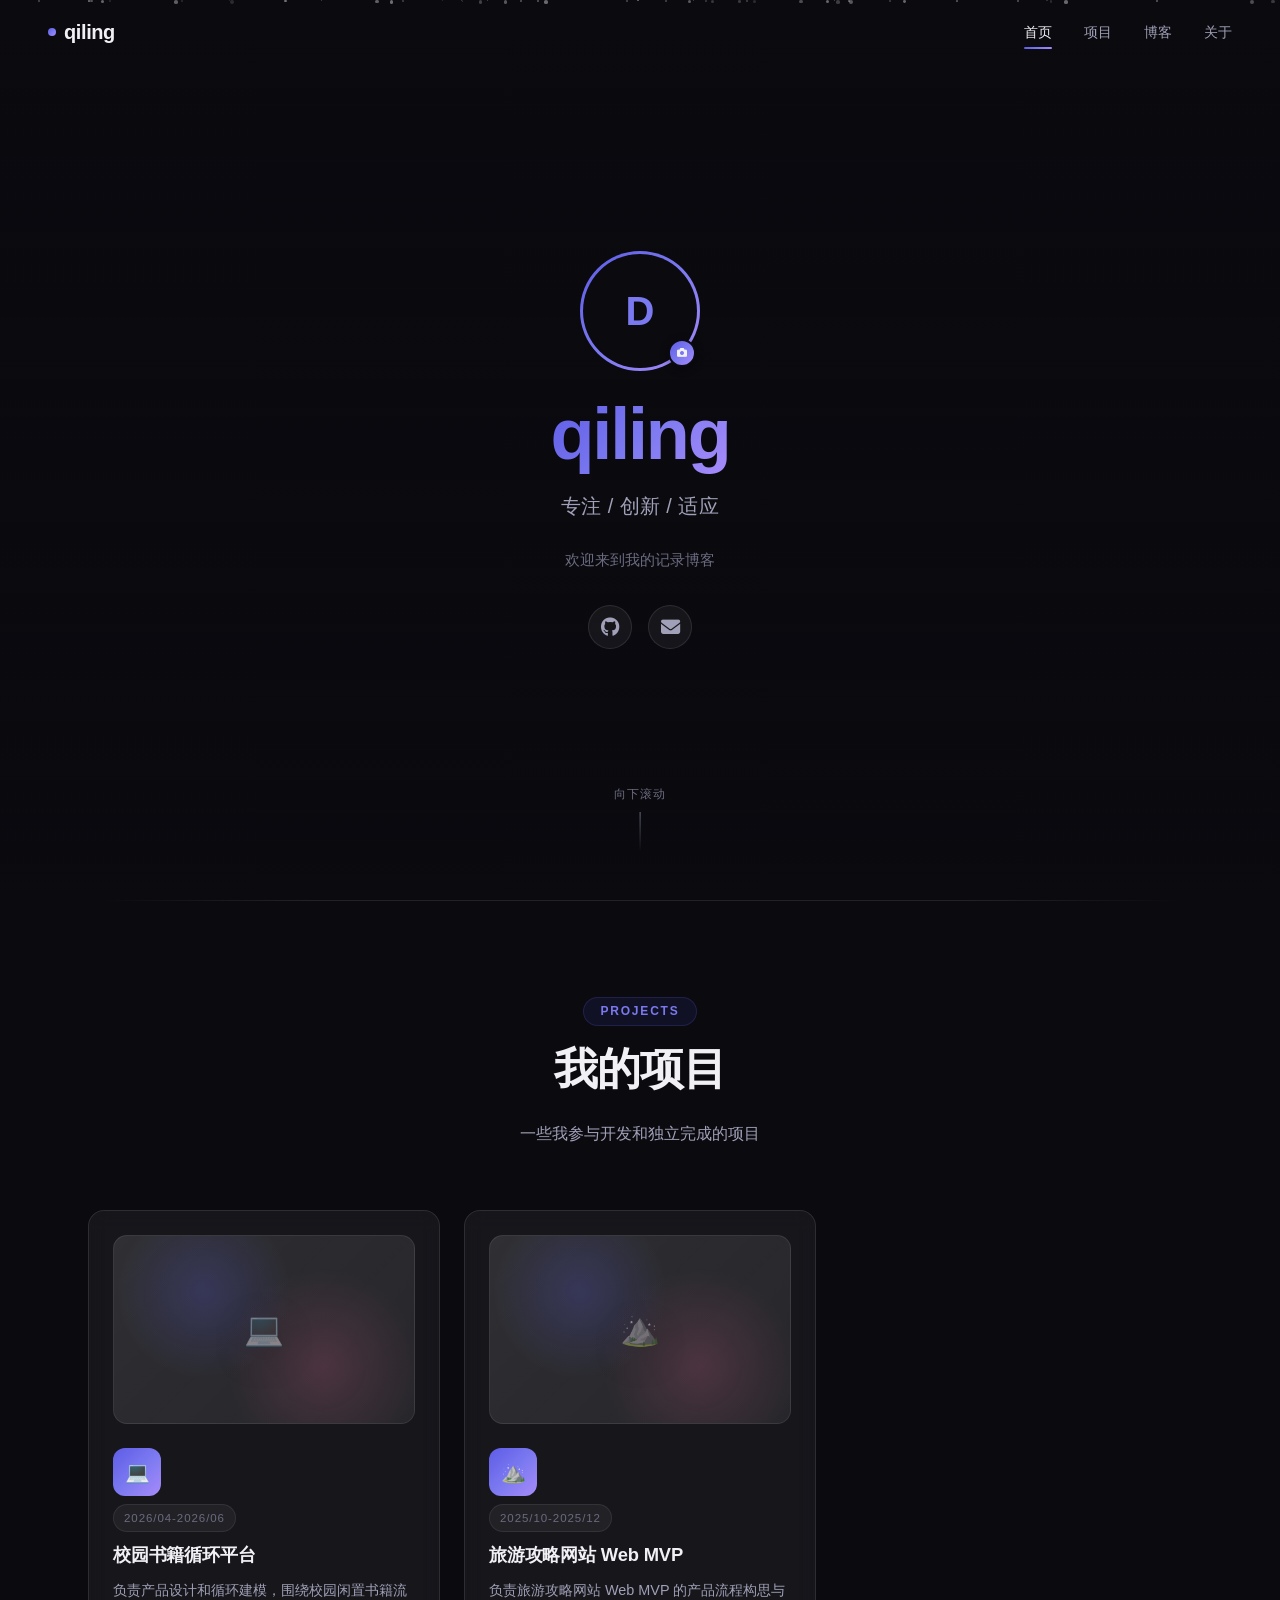
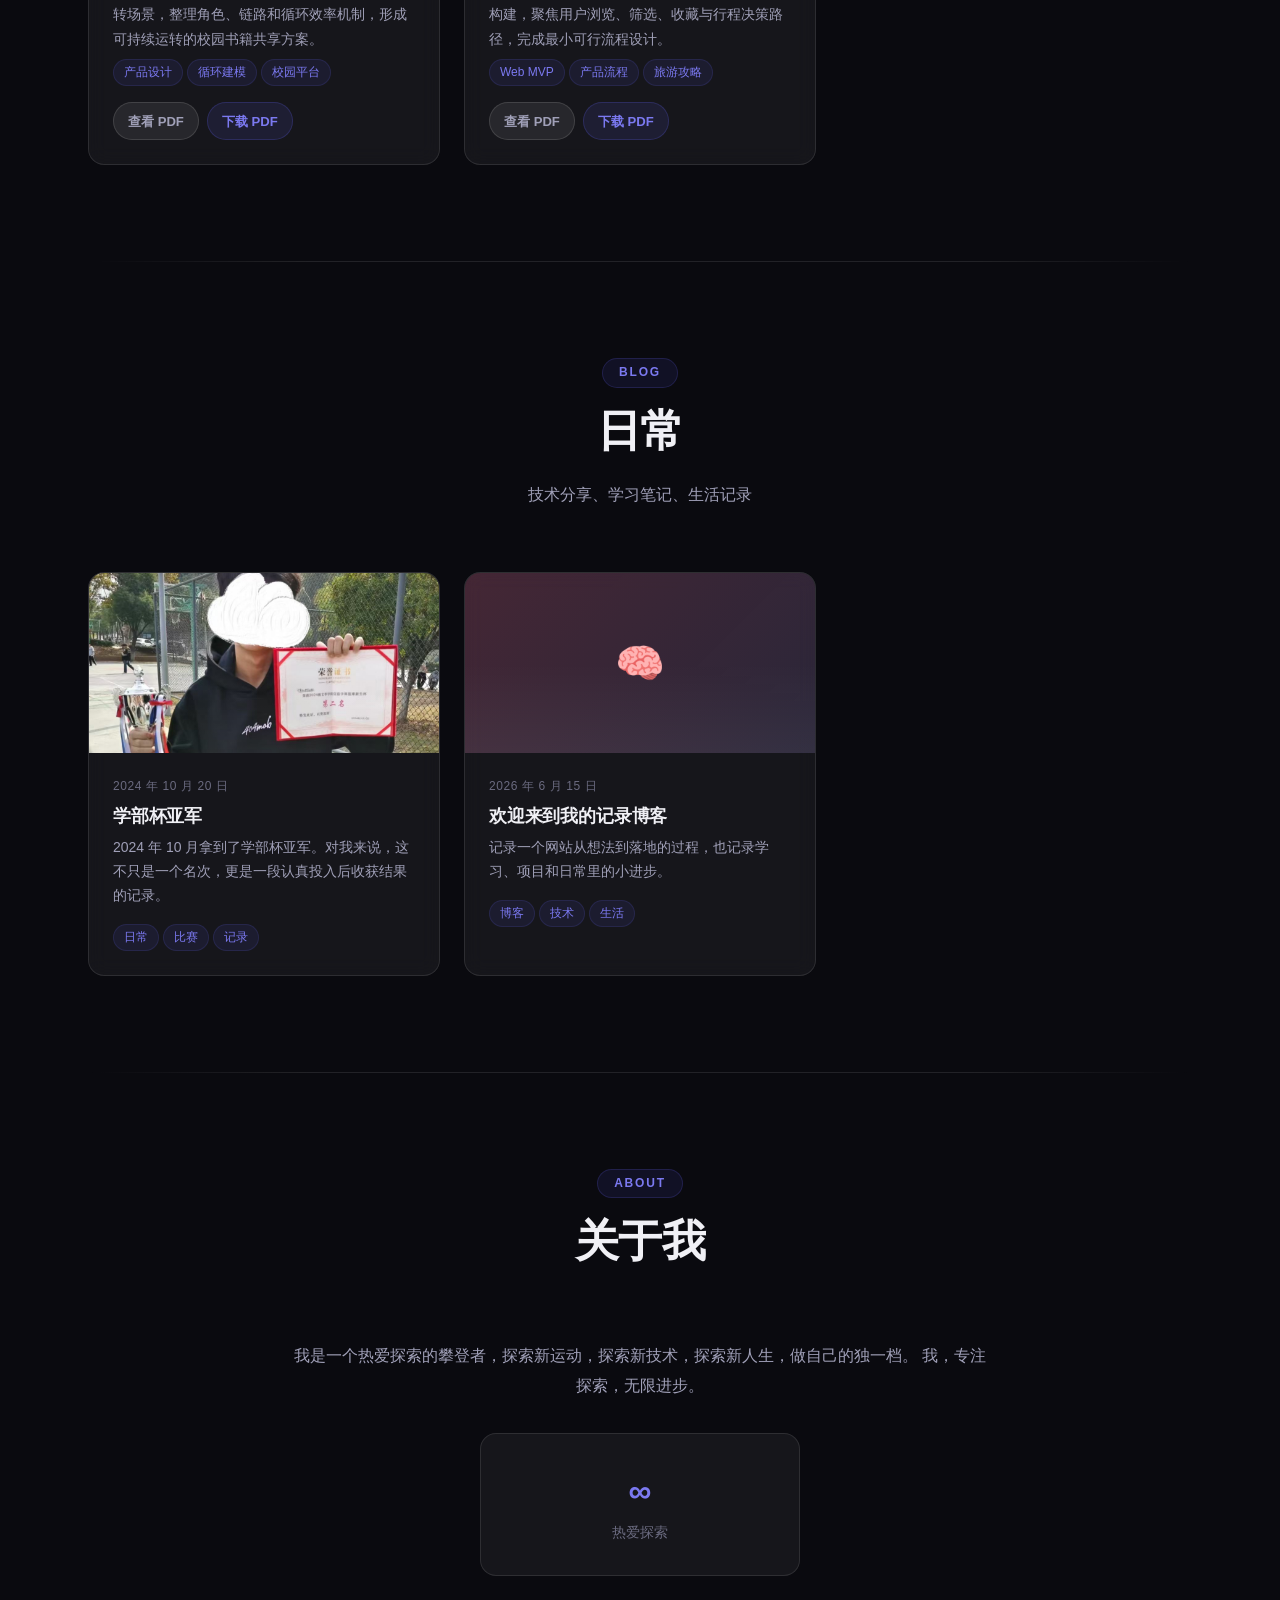
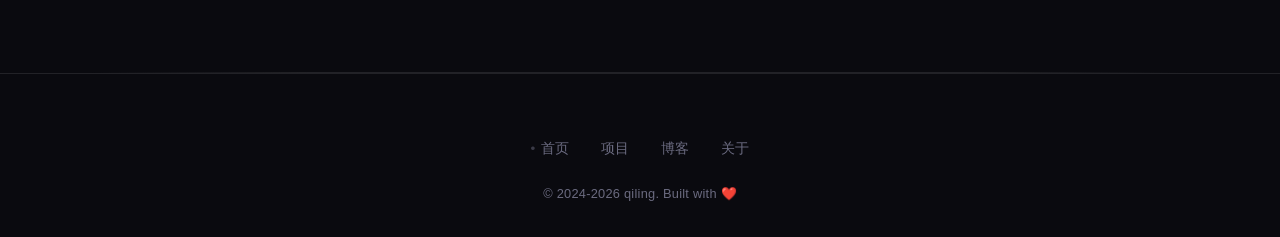
==== index.html @ 38ee1b3d "Add files via upload" ====
﻿<!DOCTYPE html>
<html lang="zh-CN">
<head>
  <meta charset="UTF-8">
  <meta name="viewport" content="width=device-width, initial-scale=1.0">
  <meta name="description" content="qiling - 个人博客，分享项目、技术与生活">
  <meta name="theme-color" content="#0a0a0f">
  
  <!-- Preconnect for performance -->
  <link rel="preconnect" href="https://images.unsplash.com">
  
  <!-- Font Awesome Icons -->
  <link rel="stylesheet" href="https://cdnjs.cloudflare.com/ajax/libs/font-awesome/6.5.1/css/all.min.css">
  
  <!-- Styles -->
  <link rel="stylesheet" href="css/style.css">
  
  <title>qiling - Personal Site</title>
</head>
<body>

  <!-- Loading Screen -->
  <div class="loading-screen">
    <div class="loading-logo">D</div>
    <div class="loading-text">Loading...</div>
  </div>

  <!-- Snow Mountain Background -->
  <div class="hero-bg">
    <div class="layer layer-1"></div>
    <div class="layer layer-2"></div>
    <div class="layer layer-3"></div>
  </div>
  <div class="hero-overlay"></div>
  <div class="snow-particles"></div>

  <!-- Navigation -->
  <nav class="nav">
    <div class="nav-inner">
      <a href="#" class="nav-logo">
        <span class="nav-logo-dot"></span>
        qiling
      </a>
      <div class="nav-links">
        <a class="nav-link active" data-target="hero">首页</a>
        <a class="nav-link" data-target="projects">项目</a>
        <a class="nav-link" data-target="blog">博客</a>
        <a class="nav-link" data-target="about">关于</a>
      </div>
      <button class="nav-toggle" aria-label="菜单">
        <span></span>
        <span></span>
        <span></span>
      </button>
    </div>
  </nav>

  <!-- Hero Section -->
  <section id="hero" class="hero">
    <div class="hero-content">
      <!-- Avatar -->
      <div class="hero-avatar" id="hero-avatar">
        <div class="hero-avatar-inner" id="hero-avatar-inner">D</div>
        <div class="hero-avatar-badge">
          <i class="fas fa-camera" style="font-size:0.6rem;"></i>
        </div>
        <input type="file" id="avatar-upload" accept="image/*" style="display:none">
      </div>

      <!-- Name & Titles -->
      <h1 class="hero-title" id="hero-name">qiling</h1>
      <p class="hero-subtitle" id="hero-subtitle">专注 / 创新 / 适应</p>
      <p class="hero-bio" id="hero-bio">
        欢迎来到我的记录博客
      </p>

      <!-- Social Links -->
      <div class="hero-social" id="hero-social">
        <a href="https://github.com/" target="_blank" rel="noopener" aria-label="GitHub">
          <i class="fab fa-github"></i>
        </a>
        <a href="mailto:11433282920@qq.com" aria-label="Email">
          <i class="fas fa-envelope"></i>
        </a>
      </div>
    </div>

    <div class="scroll-indicator">
      <span>向下滚动</span>
      <div class="scroll-indicator-line"></div>
    </div>
  </section>

  <!-- Section Divider -->
  <div class="section-divider">
    <div class="section-divider-line"></div>
  </div>

  <!-- Projects Section -->
  <section id="projects" class="section">
    <div class="section-header animate-on-scroll">
      <div class="section-label">Projects</div>
      <h2 class="section-title">我的项目</h2>
      <p class="section-desc">一些我参与开发和独立完成的项目</p>
    </div>
    <div id="projects-grid" class="projects-grid"></div>
  </section>

  <!-- Section Divider -->
  <div class="section-divider">
    <div class="section-divider-line"></div>
  </div>

  <!-- Blog Section -->
  <section id="blog" class="section">
    <div class="section-header animate-on-scroll">
      <div class="section-label">Blog</div>
      <h2 class="section-title">日常</h2>
      <p class="section-desc">技术分享、学习笔记、生活记录</p>
    </div>
    <div id="blog-grid" class="blog-grid"></div>
  </section>

  <!-- Section Divider -->
  <div class="section-divider">
    <div class="section-divider-line"></div>
  </div>

  <!-- About Section -->
  <section id="about" class="section">
    <div class="section-header animate-on-scroll">
      <div class="section-label">About</div>
      <h2 class="section-title">关于我</h2>
    </div>
    <div class="about-content animate-on-scroll">
      <p class="about-text" id="hero-bio-about">
        我是一个热爱探索的攀登者，探索新运动，探索新技术，探索新人生，做自己的独一档。
        我，专注探索，无限进步。
      </p>
      <div class="about-stats">
        <div class="about-stat">
          <div class="about-stat-number">∞</div>
          <div class="about-stat-label">热爱探索</div>
        </div>
      </div>
    </div>
  </section>

  <!-- Section Divider -->
  <div class="section-divider">
    <div class="section-divider-line"></div>
  </div>

  <!-- Footer -->
  <footer class="footer">
    <div class="footer-inner">
      <div class="footer-links">
        <a href="#" data-target="hero">首页</a>
        <a href="#" data-target="projects">项目</a>
        <a href="#" data-target="blog">博客</a>
        <a href="#" data-target="about">关于</a>
      </div>
      <div class="footer-copyright">
        &copy; 2024-2026 qiling. Built with ❤️
      </div>
    </div>
  </footer>

  <!-- Blog Post Modal -->
  <div id="blog-modal" class="blog-modal">
    <div class="blog-modal-overlay"></div>
    <div class="blog-modal-content">
      <button class="blog-modal-close" aria-label="关闭">
        <i class="fas fa-times"></i>
      </button>
      <h2 id="modal-title"></h2>
      <div id="modal-tags" class="project-tags" style="margin-bottom:var(--space-sm);"></div>
      <div class="blog-card-date" id="modal-date"></div>
      <div id="modal-body" class="blog-modal-body"></div>
    </div>
  </div>

  <!-- Back to Top -->
  <button class="back-to-top" aria-label="回到顶部">
    <i class="fas fa-arrow-up"></i>
  </button>

  <script src="js/site-content.js"></script>

  <!-- Scripts -->
  <script src="js/main.js"></script>
</body>
</html>
---- css/style.css ----
﻿/* ============================================
   Deom UI - Apple-Style Personal Blog
   Design System & Styles
   ============================================ */

/* --- CSS Variables / Design Tokens --- */
:root {
  /* Colors */
  --primary: #5e5ce6;
  --primary-light: #7b79f0;
  --primary-dark: #4a48c4;
  --accent: #ff6b9d;
  --accent-light: #ff8db3;
  --gradient-primary: linear-gradient(135deg, #5e5ce6 0%, #7b79f0 50%, #a78bfa 100%);
  --gradient-accent: linear-gradient(135deg, #ff6b9d 0%, #ff8db3 50%, #ffb3c8 100%);
  --gradient-hero: linear-gradient(135deg, rgba(94, 92, 230, 0.3), rgba(167, 139, 250, 0.2), rgba(255, 107, 157, 0.15));
  --gradient-card: linear-gradient(135deg, rgba(255,255,255,0.08), rgba(255,255,255,0.02));
  
  /* Neutral */
  --bg-primary: #0a0a0f;
  --bg-secondary: #12121a;
  --bg-card: rgba(255, 255, 255, 0.05);
  --bg-glass: rgba(255, 255, 255, 0.08);
  --text-primary: #f0f0f5;
  --text-secondary: #a0a0b8;
  --text-tertiary: #6b6b80;
  --border-color: rgba(255, 255, 255, 0.1);
  --border-glass: rgba(255, 255, 255, 0.15);
  --shadow-sm: 0 2px 8px rgba(0, 0, 0, 0.3);
  --shadow-md: 0 8px 32px rgba(0, 0, 0, 0.4);
  --shadow-lg: 0 16px 64px rgba(0, 0, 0, 0.5);
  --shadow-glow: 0 0 40px rgba(94, 92, 230, 0.15);
  
  /* Typography */
  --font-sans: -apple-system, 'Helvetica Neue', 'SF Pro Display', 'SF Pro Text', 'Segoe UI', Roboto, Arial, sans-serif;
  --font-mono: 'SF Mono', 'Fira Code', 'Cascadia Code', monospace;
  
  /* Spacing */
  --space-xs: 4px;
  --space-sm: 8px;
  --space-md: 16px;
  --space-lg: 24px;
  --space-xl: 32px;
  --space-2xl: 48px;
  --space-3xl: 64px;
  --space-4xl: 96px;
  
  /* Radius */
  --radius-sm: 8px;
  --radius-md: 12px;
  --radius-lg: 16px;
  --radius-xl: 20px;
  --radius-full: 9999px;
  
  /* Transitions */
  --transition-fast: 0.2s cubic-bezier(0.4, 0, 0.2, 1);
  --transition-normal: 0.3s cubic-bezier(0.4, 0, 0.2, 1);
  --transition-slow: 0.5s cubic-bezier(0.4, 0, 0.2, 1);
  --transition-bounce: 0.5s cubic-bezier(0.34, 1.56, 0.64, 1);
}

/* --- Reset & Base --- */
*, *::before, *::after {
  margin: 0;
  padding: 0;
  box-sizing: border-box;
}

html {
  scroll-behavior: smooth;
  font-size: 16px;
  -webkit-font-smoothing: antialiased;
  -moz-osx-font-smoothing: grayscale;
}

body {
  font-family: var(--font-sans);
  background: var(--bg-primary);
  color: var(--text-primary);
  line-height: 1.6;
  overflow-x: hidden;
}

a {
  color: inherit;
  text-decoration: none;
}

img {
  max-width: 100%;
  display: block;
}

ul { list-style: none; }

/* --- Scrollbar --- */
::-webkit-scrollbar { width: 6px; }
::-webkit-scrollbar-track { background: transparent; }
::-webkit-scrollbar-thumb { background: rgba(255,255,255,0.15); border-radius: 3px; }
::-webkit-scrollbar-thumb:hover { background: rgba(255,255,255,0.25); }

/* --- Snow Mountain Hero Background --- */
.hero-bg {
  position: fixed;
  top: 0;
  left: 0;
  width: 100%;
  height: 100vh;
  z-index: -2;
  overflow: hidden;
}

.hero-bg .layer {
  position: absolute;
  inset: 0;
  background-size: cover;
  background-position: center;
  background-repeat: no-repeat;
  transition: opacity 1.5s ease;
}

.hero-bg .layer-1 {
  background-image: url('https://images.unsplash.com/photo-1506905925346-21bda4d32df4?w=1920&q=85');
  opacity: 1;
}

.hero-bg .layer-2 {
  background-image: url('https://images.unsplash.com/photo-1454496522488-7a8e488e8606?w=1920&q=85');
  opacity: 0;
}

.hero-bg .layer-3 {
  background-image: url('https://images.unsplash.com/photo-1464822759023-fed622ff2c3b?w=1920&q=85');
  opacity: 0;
}

.hero-overlay {
  position: fixed;
  top: 0;
  left: 0;
  width: 100%;
  height: 100vh;
  z-index: -1;
  background: 
    linear-gradient(180deg, 
      rgba(10, 10, 15, 0.6) 0%, 
      rgba(10, 10, 15, 0.45) 40%, 
      rgba(10, 10, 15, 0.7) 70%, 
      var(--bg-primary) 100%);
  pointer-events: none;
}

/* Mountain ambient particles */
.snow-particles {
  position: fixed;
  top: 0;
  left: 0;
  width: 100%;
  height: 100%;
  z-index: 0;
  pointer-events: none;
  overflow: hidden;
}

.snow-particle {
  position: absolute;
  width: 3px;
  height: 3px;
  background: rgba(255, 255, 255, 0.6);
  border-radius: 50%;
  animation: snowfall linear infinite;
  opacity: 0;
}

@keyframes snowfall {
  0% { transform: translateY(-10vh) translateX(0); opacity: 0; }
  10% { opacity: 1; }
  90% { opacity: 0.6; }
  100% { transform: translateY(110vh) translateX(50px); opacity: 0; }
}

/* --- Navigation --- */
.nav {
  position: fixed;
  top: 0;
  left: 0;
  width: 100%;
  z-index: 100;
  padding: var(--space-md) var(--space-2xl);
  transition: var(--transition-normal);
}

.nav.scrolled {
  background: rgba(10, 10, 15, 0.8);
  backdrop-filter: blur(20px) saturate(1.5);
  -webkit-backdrop-filter: blur(20px) saturate(1.5);
  border-bottom: 1px solid var(--border-glass);
  padding: var(--space-sm) var(--space-2xl);
}

.nav-inner {
  max-width: 1200px;
  margin: 0 auto;
  display: flex;
  align-items: center;
  justify-content: space-between;
}

.nav-logo {
  display: flex;
  align-items: center;
  gap: var(--space-sm);
  font-size: 1.25rem;
  font-weight: 700;
  letter-spacing: -0.02em;
}

.nav-logo-dot {
  width: 8px;
  height: 8px;
  border-radius: 50%;
  background: var(--gradient-primary);
  animation: pulse-dot 2s ease-in-out infinite;
}

@keyframes pulse-dot {
  0%, 100% { opacity: 1; transform: scale(1); }
  50% { opacity: 0.7; transform: scale(1.3); }
}

.nav-links {
  display: flex;
  align-items: center;
  gap: var(--space-xl);
}

.nav-link {
  font-size: 0.875rem;
  font-weight: 500;
  color: var(--text-secondary);
  transition: var(--transition-fast);
  position: relative;
  padding: var(--space-xs) 0;
  cursor: pointer;
}

.nav-link::after {
  content: '';
  position: absolute;
  bottom: -2px;
  left: 0;
  width: 0;
  height: 2px;
  background: var(--gradient-primary);
  border-radius: 1px;
  transition: var(--transition-normal);
}

.nav-link:hover {
  color: var(--text-primary);
}

.nav-link:hover::after,
.nav-link.active::after {
  width: 100%;
}

.nav-link.active {
  color: var(--text-primary);
}

/* Mobile Nav Toggle */
.nav-toggle {
  display: none;
  flex-direction: column;
  gap: 5px;
  cursor: pointer;
  padding: var(--space-sm);
  background: none;
  border: none;
}

.nav-toggle span {
  width: 24px;
  height: 2px;
  background: var(--text-primary);
  border-radius: 2px;
  transition: var(--transition-normal);
}

.nav-toggle.active span:nth-child(1) {
  transform: rotate(45deg) translate(5px, 5px);
}

.nav-toggle.active span:nth-child(2) {
  opacity: 0;
}

.nav-toggle.active span:nth-child(3) {
  transform: rotate(-45deg) translate(5px, -5px);
}

/* --- Hero Section --- */
.hero {
  position: relative;
  min-height: 100vh;
  display: flex;
  align-items: center;
  justify-content: center;
  padding: var(--space-4xl) var(--space-2xl);
  z-index: 1;
}

.hero-content {
  text-align: center;
  max-width: 700px;
}

.hero-avatar {
  width: 120px;
  height: 120px;
  border-radius: 50%;
  margin: 0 auto var(--space-lg);
  background: var(--gradient-primary);
  padding: 3px;
  position: relative;
  animation: avatar-float 6s ease-in-out infinite;
  cursor: pointer;
  transition: var(--transition-normal);
}

.hero-avatar:hover {
  transform: scale(1.05);
  box-shadow: 0 0 40px rgba(94, 92, 230, 0.4);
}

.hero-avatar-inner {
  width: 100%;
  height: 100%;
  border-radius: 50%;
  background: var(--bg-primary);
  display: flex;
  align-items: center;
  justify-content: center;
  font-size: 2.5rem;
  font-weight: 700;
  color: var(--primary-light);
  overflow: hidden;
}

.hero-avatar-inner img {
  width: 100%;
  height: 100%;
  object-fit: cover;
}

.hero-avatar-badge {
  position: absolute;
  bottom: 4px;
  right: 4px;
  width: 28px;
  height: 28px;
  background: var(--gradient-primary);
  border-radius: 50%;
  display: flex;
  align-items: center;
  justify-content: center;
  font-size: 0.75rem;
  border: 2px solid var(--bg-primary);
  box-shadow: var(--shadow-sm);
}

@keyframes avatar-float {
  0%, 100% { transform: translateY(0); }
  50% { transform: translateY(-8px); }
}

.hero-title {
  font-size: clamp(2.5rem, 6vw, 4.5rem);
  font-weight: 800;
  letter-spacing: -0.03em;
  line-height: 1.1;
  margin-bottom: var(--space-md);
  background: var(--gradient-primary);
  -webkit-background-clip: text;
  -webkit-text-fill-color: transparent;
  background-clip: text;
  animation: title-reveal 1s ease-out;
}

@keyframes title-reveal {
  from { opacity: 0; transform: translateY(20px); }
  to { opacity: 1; transform: translateY(0); }
}

.hero-subtitle {
  font-size: clamp(1rem, 2vw, 1.25rem);
  color: var(--text-secondary);
  margin-bottom: var(--space-lg);
  font-weight: 400;
  letter-spacing: 0.02em;
  animation: subtitle-reveal 1s ease-out 0.2s both;
}

@keyframes subtitle-reveal {
  from { opacity: 0; transform: translateY(15px); }
  to { opacity: 1; transform: translateY(0); }
}

.hero-bio {
  font-size: 0.95rem;
  color: var(--text-tertiary);
  max-width: 500px;
  margin: 0 auto var(--space-xl);
  line-height: 1.8;
  animation: subtitle-reveal 1s ease-out 0.4s both;
}

.hero-social {
  display: flex;
  justify-content: center;
  gap: var(--space-md);
  animation: subtitle-reveal 1s ease-out 0.6s both;
}

.hero-social a {
  width: 44px;
  height: 44px;
  border-radius: 50%;
  background: var(--bg-card);
  border: 1px solid var(--border-color);
  display: flex;
  align-items: center;
  justify-content: center;
  color: var(--text-secondary);
  transition: var(--transition-normal);
  font-size: 1.2rem;
}

.hero-social a:hover {
  background: var(--gradient-primary);
  color: white;
  border-color: transparent;
  transform: translateY(-3px);
  box-shadow: 0 8px 24px rgba(94, 92, 230, 0.3);
}

/* Scroll indicator */
.scroll-indicator {
  position: absolute;
  bottom: var(--space-2xl);
  left: 50%;
  transform: translateX(-50%);
  display: flex;
  flex-direction: column;
  align-items: center;
  gap: var(--space-sm);
  color: var(--text-tertiary);
  font-size: 0.75rem;
  letter-spacing: 0.1em;
  text-transform: uppercase;
  animation: bounce 2s ease-in-out infinite;
}

.scroll-indicator-line {
  width: 1px;
  height: 40px;
  background: linear-gradient(180deg, var(--text-tertiary), transparent);
}

@keyframes bounce {
  0%, 100% { transform: translateX(-50%) translateY(0); }
  50% { transform: translateX(-50%) translateY(8px); }
}

/* --- Sections Shared --- */
.section {
  position: relative;
  z-index: 1;
  padding: var(--space-4xl) var(--space-2xl);
  max-width: 1200px;
  margin: 0 auto;
}

.empty-state {
  padding: var(--space-xl);
  border-radius: var(--radius-lg);
  text-align: center;
  color: var(--text-tertiary);
  background: rgba(255, 255, 255, 0.04);
  border: 1px dashed rgba(255, 255, 255, 0.12);
  backdrop-filter: blur(10px);
}

.section-header {
  text-align: center;
  margin-bottom: var(--space-3xl);
}

.section-label {
  display: inline-block;
  font-size: 0.75rem;
  font-weight: 600;
  letter-spacing: 0.15em;
  text-transform: uppercase;
  color: var(--primary-light);
  margin-bottom: var(--space-sm);
  padding: var(--space-xs) var(--space-md);
  border-radius: var(--radius-full);
  background: rgba(94, 92, 230, 0.1);
  border: 1px solid rgba(94, 92, 230, 0.2);
}

.section-title {
  font-size: clamp(1.75rem, 4vw, 2.75rem);
  font-weight: 700;
  letter-spacing: -0.02em;
  margin-bottom: var(--space-md);
  color: var(--text-primary);
}

.section-desc {
  font-size: 1rem;
  color: var(--text-secondary);
  max-width: 600px;
  margin: 0 auto;
}

/* --- Projects Grid --- */
.projects-grid {
  display: grid;
  grid-template-columns: repeat(auto-fill, minmax(320px, 1fr));
  gap: var(--space-lg);
}

.project-card {
  background: var(--bg-card);
  border: 1px solid var(--border-color);
  border-radius: var(--radius-lg);
  padding: var(--space-lg);
  transition: var(--transition-normal);
  position: relative;
  overflow: hidden;
  backdrop-filter: blur(10px);
}

.project-card-image {
  width: 100%;
  aspect-ratio: 16 / 10;
  border-radius: 14px;
  overflow: hidden;
  margin-bottom: var(--space-lg);
  background:
    linear-gradient(135deg, rgba(255,255,255,0.08), rgba(255,255,255,0.03)),
    rgba(255,255,255,0.04);
  border: 1px solid rgba(255,255,255,0.08);
  position: relative;
}

.project-card-image img {
  width: 100%;
  height: 100%;
  object-fit: cover;
  object-position: center;
  display: block;
}

.project-card-image.is-placeholder {
  display: flex;
  align-items: center;
  justify-content: center;
}

.project-card-placeholder {
  width: 100%;
  height: 100%;
  display: flex;
  align-items: center;
  justify-content: center;
  color: rgba(255,255,255,0.45);
  font-size: 2rem;
  background:
    radial-gradient(circle at 30% 30%, rgba(94,92,230,0.22), transparent 35%),
    radial-gradient(circle at 70% 70%, rgba(255,107,157,0.16), transparent 40%);
}

.project-card-placeholder span {
  filter: drop-shadow(0 8px 18px rgba(0,0,0,0.25));
}

.project-card::before {
  content: '';
  position: absolute;
  top: 0;
  left: 0;
  width: 100%;
  height: 2px;
  background: var(--gradient-primary);
  transform: scaleX(0);
  transform-origin: left;
  transition: var(--transition-normal);
}

.project-card:hover {
  transform: translateY(-4px);
  border-color: rgba(94, 92, 230, 0.3);
  box-shadow: var(--shadow-glow);
}

.project-card:hover::before {
  transform: scaleX(1);
}

.project-card-icon {
  width: 48px;
  height: 48px;
  border-radius: var(--radius-md);
  background: var(--gradient-primary);
  display: flex;
  align-items: center;
  justify-content: center;
  font-size: 1.25rem;
  margin-bottom: var(--space-sm);
}

.project-card h3 {
  font-size: 1.15rem;
  font-weight: 600;
  margin-bottom: var(--space-sm);
  letter-spacing: -0.01em;
}

.project-card-meta {
  display: inline-flex;
  align-items: center;
  margin-bottom: var(--space-sm);
  padding: 4px 10px;
  border-radius: var(--radius-full);
  background: rgba(255, 255, 255, 0.05);
  border: 1px solid rgba(255, 255, 255, 0.08);
  color: var(--text-tertiary);
  font-size: 0.72rem;
  letter-spacing: 0.08em;
}

.project-card p {
  font-size: 0.9rem;
  color: var(--text-secondary);
  line-height: 1.7;
  margin-bottom: var(--space-sm);
  min-height: 4.8em;
}

.project-tags {
  display: flex;
  flex-wrap: wrap;
  gap: var(--space-xs);
}

.project-tag {
  font-size: 0.75rem;
  padding: 3px 10px;
  border-radius: var(--radius-full);
  background: rgba(94, 92, 230, 0.1);
  color: var(--primary-light);
  border: 1px solid rgba(94, 92, 230, 0.15);
  font-weight: 500;
}

.project-card-actions {
  margin-top: var(--space-md);
  display: flex;
  align-items: center;
  gap: var(--space-sm);
  flex-wrap: wrap;
}

.project-card-link,
.project-card-pdf {
  min-height: 38px;
  padding: 0 14px;
  border-radius: var(--radius-full);
  border: 1px solid rgba(255, 255, 255, 0.12);
  background: rgba(255, 255, 255, 0.05);
  display: inline-flex;
  align-items: center;
  justify-content: center;
  color: var(--text-secondary);
  transition: var(--transition-fast);
  font-size: 0.82rem;
  font-weight: 600;
}

.project-card-link:hover,
.project-card-pdf:hover {
  background: var(--gradient-primary);
  color: white;
  border-color: transparent;
  transform: translateY(-1px);
}

.project-card-pdf-view {
  background: rgba(255, 255, 255, 0.08);
}

.project-card-pdf-download {
  background: rgba(94, 92, 230, 0.12);
  color: var(--primary-light);
  border-color: rgba(94, 92, 230, 0.24);
}

/* --- Blog Grid --- */
.blog-grid {
  display: grid;
  grid-template-columns: repeat(auto-fill, minmax(340px, 1fr));
  gap: var(--space-lg);
}

.blog-card {
  background: var(--bg-card);
  border: 1px solid var(--border-color);
  border-radius: var(--radius-lg);
  overflow: hidden;
  transition: var(--transition-normal);
  cursor: pointer;
  backdrop-filter: blur(10px);
}

.blog-card:hover {
  transform: translateY(-4px);
  border-color: rgba(167, 139, 250, 0.3);
  box-shadow: 0 12px 40px rgba(94, 92, 230, 0.1);
}

.blog-card-image {
  width: 100%;
  height: 180px;
  background: var(--gradient-card);
  display: flex;
  align-items: center;
  justify-content: center;
  font-size: 2.5rem;
  position: relative;
  overflow: hidden;
}

.blog-card-image img {
  width: 100%;
  height: 100%;
  object-fit: cover;
}

.blog-card-image::after {
  content: '';
  position: absolute;
  inset: 0;
  background: linear-gradient(180deg, transparent 50%, var(--bg-card));
}

.blog-card-body {
  padding: var(--space-lg);
}

.blog-card-date {
  font-size: 0.75rem;
  color: var(--text-tertiary);
  margin-bottom: var(--space-sm);
  letter-spacing: 0.05em;
}

.blog-card h3 {
  font-size: 1.1rem;
  font-weight: 600;
  margin-bottom: var(--space-sm);
  line-height: 1.4;
  letter-spacing: -0.01em;
  transition: var(--transition-fast);
}

.blog-card:hover h3 {
  color: var(--primary-light);
}

.blog-card p {
  font-size: 0.875rem;
  color: var(--text-secondary);
  line-height: 1.7;
  margin-bottom: var(--space-md);
}

.blog-card .project-tags {
  margin-top: var(--space-sm);
}

/* --- Blog Modal / Post Detail --- */
.blog-modal {
  position: fixed;
  inset: 0;
  z-index: 200;
  display: none;
  align-items: center;
  justify-content: center;
  padding: var(--space-xl);
}

.blog-modal.active {
  display: flex;
}

.blog-modal-overlay {
  position: absolute;
  inset: 0;
  background: rgba(0, 0, 0, 0.7);
  backdrop-filter: blur(10px);
}

.blog-modal-content {
  position: relative;
  max-width: 720px;
  width: 100%;
  max-height: 80vh;
  overflow-y: auto;
  background: var(--bg-secondary);
  border: 1px solid var(--border-glass);
  border-radius: var(--radius-xl);
  padding: var(--space-2xl);
  animation: modal-enter 0.3s ease-out;
  box-shadow: var(--shadow-lg);
}

@keyframes modal-enter {
  from { opacity: 0; transform: scale(0.95) translateY(20px); }
  to { opacity: 1; transform: scale(1) translateY(0); }
}

.blog-modal-close {
  position: absolute;
  top: var(--space-lg);
  right: var(--space-lg);
  width: 36px;
  height: 36px;
  border-radius: 50%;
  background: var(--bg-glass);
  border: 1px solid var(--border-color);
  color: var(--text-secondary);
  display: flex;
  align-items: center;
  justify-content: center;
  cursor: pointer;
  transition: var(--transition-fast);
  font-size: 1rem;
}

.blog-modal-close:hover {
  background: rgba(255, 255, 255, 0.15);
  color: var(--text-primary);
}

.blog-modal-content h2 {
  font-size: 1.75rem;
  font-weight: 700;
  margin-bottom: var(--space-sm);
  letter-spacing: -0.02em;
}

.blog-modal-content .blog-card-date {
  font-size: 0.85rem;
  margin-bottom: var(--space-lg);
}

.blog-modal-body {
  font-size: 0.95rem;
  color: var(--text-secondary);
  line-height: 1.8;
}

.blog-modal-body h3 {
  font-size: 1.2rem;
  font-weight: 600;
  color: var(--text-primary);
  margin-top: var(--space-lg);
  margin-bottom: var(--space-sm);
}

.blog-modal-body p {
  margin-bottom: var(--space-md);
}

.blog-modal-body code {
  font-family: var(--font-mono);
  font-size: 0.85em;
  padding: 2px 6px;
  background: rgba(255, 255, 255, 0.06);
  border-radius: 4px;
}

.blog-modal-body pre {
  background: rgba(0, 0, 0, 0.3);
  border: 1px solid var(--border-color);
  border-radius: var(--radius-sm);
  padding: var(--space-md);
  overflow-x: auto;
  margin-bottom: var(--space-md);
}

.blog-modal-body pre code {
  background: none;
  padding: 0;
}

/* --- About Section --- */
.about-content {
  max-width: 700px;
  margin: 0 auto;
  text-align: center;
}

.about-text {
  font-size: 1rem;
  color: var(--text-secondary);
  line-height: 1.9;
  margin-bottom: var(--space-xl);
}

.about-stats {
  display: grid;
  grid-template-columns: minmax(220px, 320px);
  justify-content: center;
  gap: var(--space-lg);
}

.about-stat {
  background: var(--bg-card);
  border: 1px solid var(--border-color);
  border-radius: var(--radius-lg);
  padding: var(--space-xl) var(--space-md);
  transition: var(--transition-normal);
}

.about-stat:hover {
  transform: translateY(-2px);
  border-color: rgba(94, 92, 230, 0.3);
}

.about-stat-number {
  font-size: 2rem;
  font-weight: 800;
  background: var(--gradient-primary);
  -webkit-background-clip: text;
  -webkit-text-fill-color: transparent;
  background-clip: text;
  margin-bottom: var(--space-xs);
}

.about-stat-label {
  font-size: 0.85rem;
  color: var(--text-tertiary);
  font-weight: 500;
}

/* --- Footer --- */
.footer {
  position: relative;
  z-index: 1;
  border-top: 1px solid var(--border-color);
  padding: var(--space-3xl) var(--space-2xl) var(--space-xl);
  text-align: center;
}

.footer-inner {
  max-width: 1200px;
  margin: 0 auto;
}

.footer-links {
  display: flex;
  justify-content: center;
  gap: var(--space-xl);
  margin-bottom: var(--space-lg);
}

.footer-links a {
  font-size: 0.85rem;
  color: var(--text-tertiary);
  transition: var(--transition-fast);
}

.footer-links a:hover {
  color: var(--primary-light);
}

.footer-links a[data-target="hero"]::before {
  content: "•";
  margin-right: 6px;
  opacity: 0.5;
}

.footer-copyright {
  font-size: 0.8rem;
  color: var(--text-tertiary);
  letter-spacing: 0.02em;
}

.footer-admin-link {
  display: inline-block;
  margin-top: var(--space-md);
  font-size: 0.75rem;
  color: var(--text-tertiary);
  opacity: 0.4;
  transition: var(--transition-fast);
}

.footer-admin-link:hover {
  opacity: 1;
  color: var(--primary-light);
}

/* --- Intersection Observer Animations --- */
.animate-on-scroll {
  opacity: 0;
  transform: translateY(30px);
  transition: opacity 0.6s ease-out, transform 0.6s ease-out;
}

.animate-on-scroll.visible {
  opacity: 1;
  transform: translateY(0);
}

.animate-on-scroll.delay-1 { transition-delay: 0.1s; }
.animate-on-scroll.delay-2 { transition-delay: 0.2s; }
.animate-on-scroll.delay-3 { transition-delay: 0.3s; }
.animate-on-scroll.delay-4 { transition-delay: 0.4s; }

/* --- Section Divider --- */
.section-divider {
  position: relative;
  z-index: 1;
  max-width: 1200px;
  margin: 0 auto;
  padding: 0 var(--space-2xl);
}

.section-divider-line {
  height: 1px;
  background: linear-gradient(90deg, transparent, var(--border-color) 20%, var(--border-color) 80%, transparent);
}

/* --- Responsive --- */
@media (max-width: 768px) {
  .nav {
    padding: var(--space-md);
  }

  .nav.scrolled {
    padding: var(--space-sm) var(--space-md);
  }

  .nav-links {
    position: fixed;
    top: 0;
    right: -100%;
    width: 70%;
    height: 100vh;
    background: rgba(10, 10, 15, 0.95);
    backdrop-filter: blur(20px);
    flex-direction: column;
    justify-content: center;
    padding: var(--space-2xl);
    transition: var(--transition-normal);
    border-left: 1px solid var(--border-color);
  }

  .nav-links.open {
    right: 0;
  }

  .nav-toggle {
    display: flex;
  }

  .section {
    padding: var(--space-3xl) var(--space-md);
  }

  .projects-grid,
  .blog-grid {
    grid-template-columns: 1fr;
  }

  .project-card-image {
    aspect-ratio: 16 / 11;
  }

  .about-stats {
    grid-template-columns: repeat(3, 1fr);
    gap: var(--space-sm);
  }

  .hero-avatar {
    width: 96px;
    height: 96px;
  }

  .hero-avatar-inner {
    font-size: 2rem;
  }

  .blog-modal-content {
    padding: var(--space-lg);
    max-height: 90vh;
  }

  .blog-modal-content h2 {
    font-size: 1.35rem;
  }
}

@media (max-width: 480px) {
  .about-stats {
    grid-template-columns: 1fr;
  }

  .hero-social a {
    width: 38px;
    height: 38px;
    font-size: 1rem;
  }

  .section-title {
    font-size: 1.5rem;
  }
}

/* --- Loading Screen --- */
.loading-screen {
  position: fixed;
  inset: 0;
  z-index: 9999;
  background: var(--bg-primary);
  display: flex;
  flex-direction: column;
  align-items: center;
  justify-content: center;
  transition: opacity 0.8s ease, visibility 0.8s ease;
}

.loading-screen.hidden {
  opacity: 0;
  visibility: hidden;
}

.loading-logo {
  width: 64px;
  height: 64px;
  border-radius: 50%;
  background: var(--gradient-primary);
  display: flex;
  align-items: center;
  justify-content: center;
  font-size: 1.5rem;
  font-weight: 700;
  color: white;
  animation: loading-pulse 1.5s ease-in-out infinite;
  margin-bottom: var(--space-lg);
}

@keyframes loading-pulse {
  0%, 100% { transform: scale(1); box-shadow: 0 0 0 0 rgba(94, 92, 230, 0.4); }
  50% { transform: scale(1.1); box-shadow: 0 0 0 20px rgba(94, 92, 230, 0); }
}

.loading-text {
  font-size: 0.85rem;
  color: var(--text-tertiary);
  letter-spacing: 0.15em;
  text-transform: uppercase;
}

/* --- Optional: Back to Top --- */
.back-to-top {
  position: fixed;
  bottom: var(--space-xl);
  right: var(--space-xl);
  z-index: 50;
  width: 44px;
  height: 44px;
  border-radius: 50%;
  background: var(--bg-glass);
  backdrop-filter: blur(10px);
  border: 1px solid var(--border-glass);
  display: flex;
  align-items: center;
  justify-content: center;
  color: var(--text-secondary);
  cursor: pointer;
  opacity: 0;
  visibility: hidden;
  transition: var(--transition-normal);
  font-size: 1.1rem;
}

.back-to-top.visible {
  opacity: 1;
  visibility: visible;
}

.back-to-top:hover {
  background: var(--gradient-primary);
  color: white;
  border-color: transparent;
  transform: translateY(-2px);
}

@media (prefers-reduced-motion: reduce) {
  *, *::before, *::after {
    animation-duration: 0.01ms !important;
    animation-iteration-count: 1 !important;
    transition-duration: 0.01ms !important;
    scroll-behavior: auto !important;
  }
}
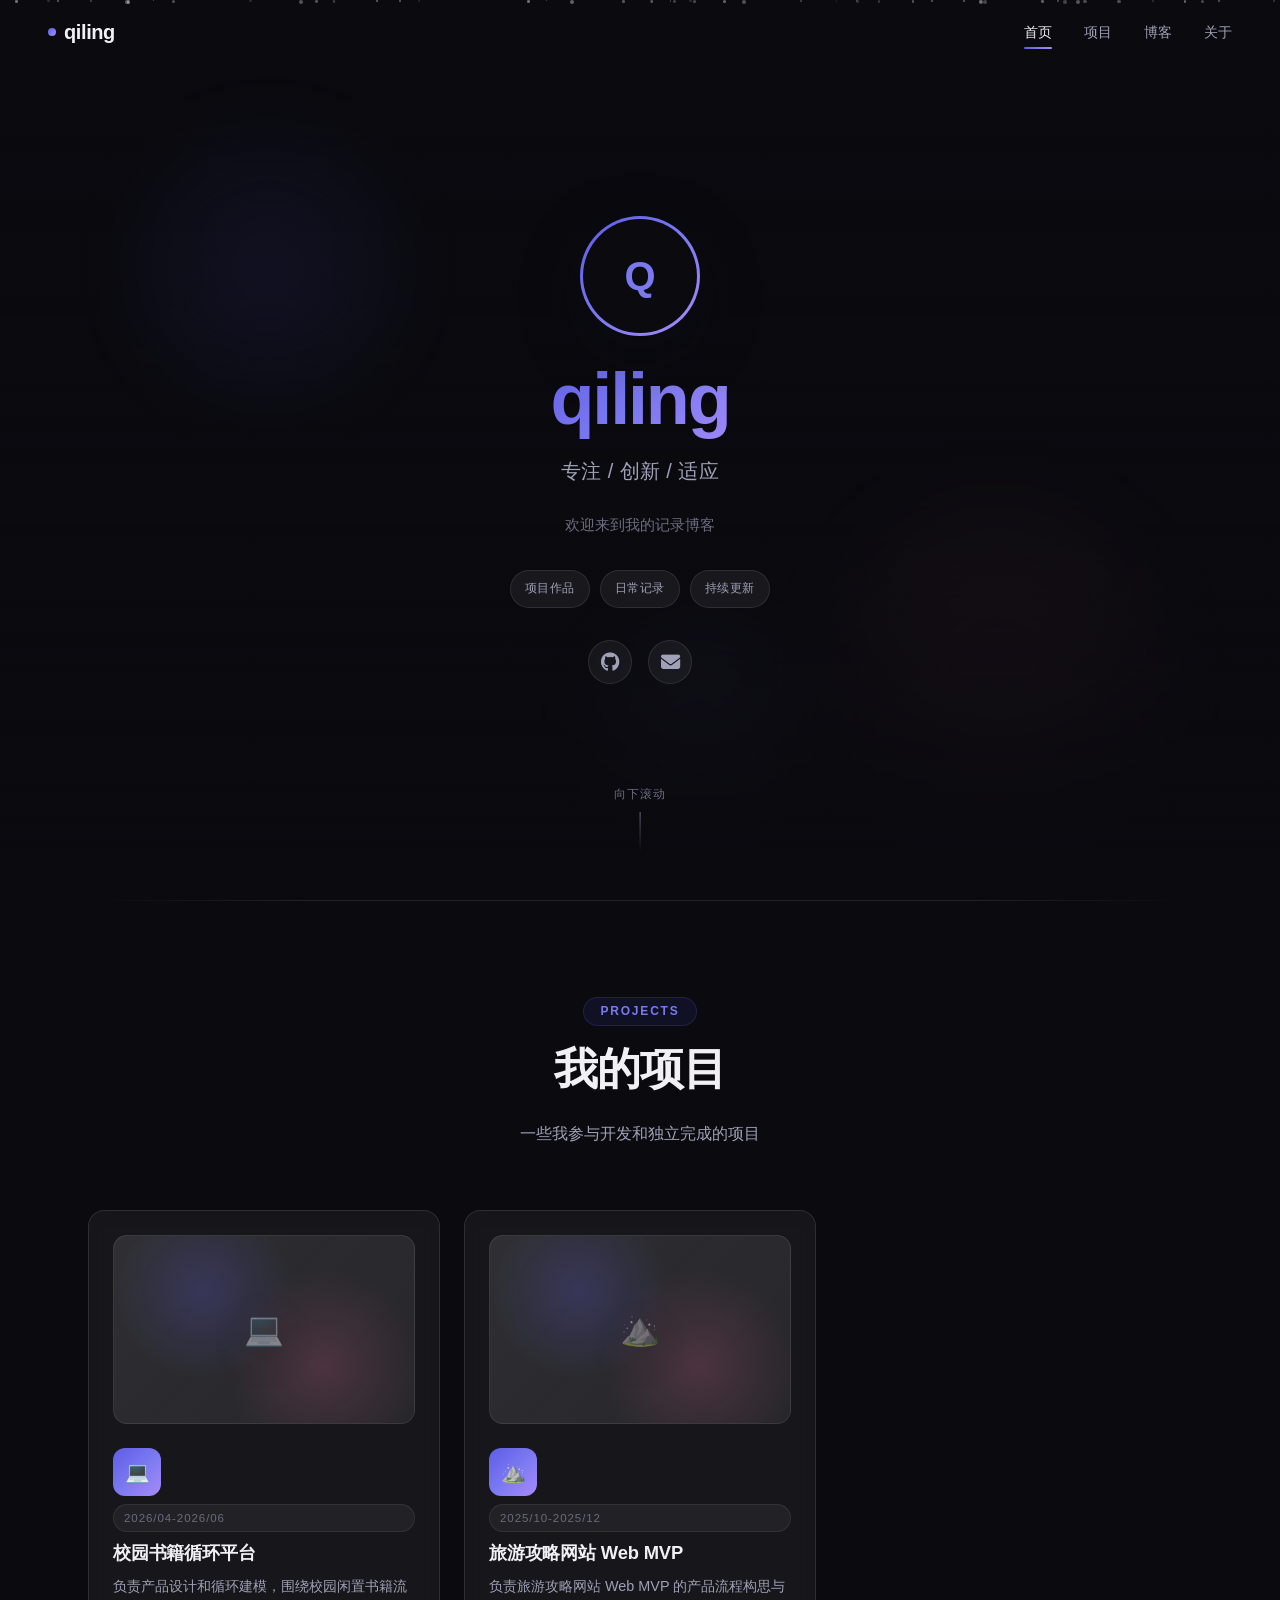
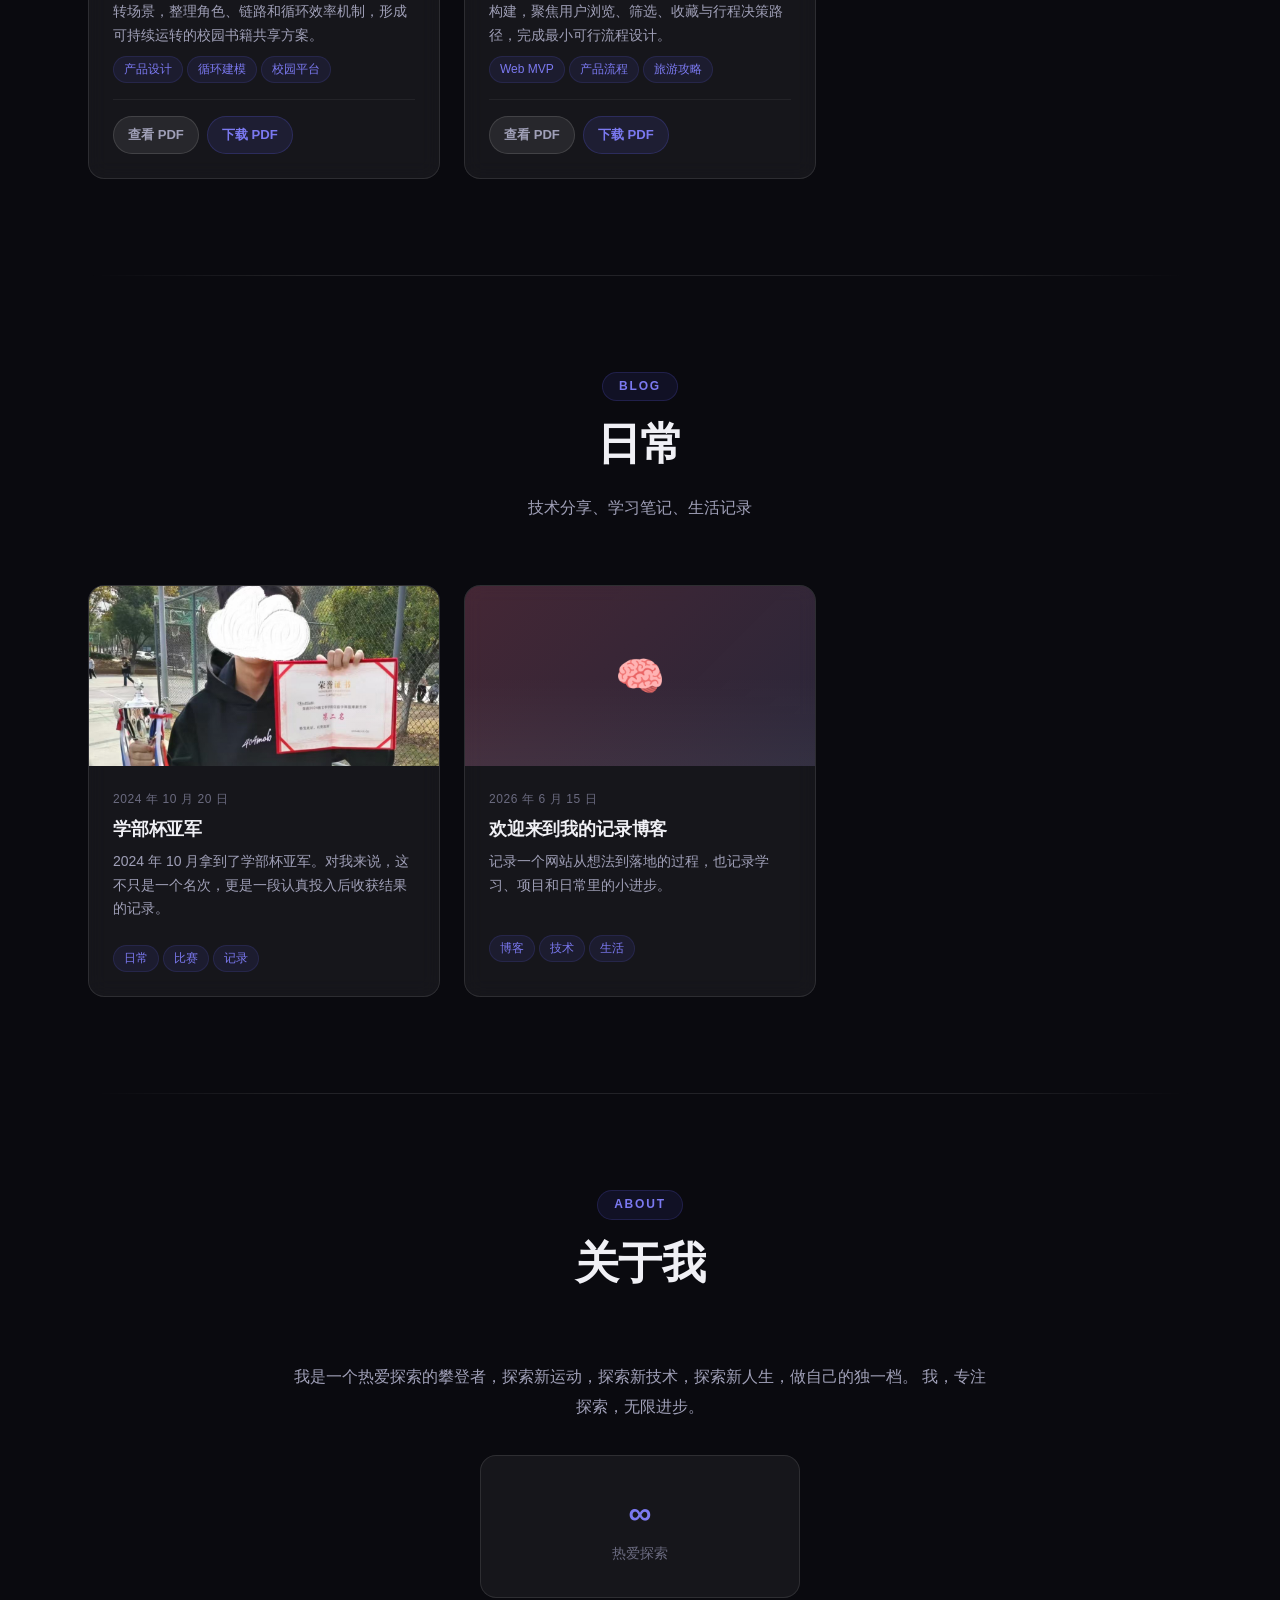
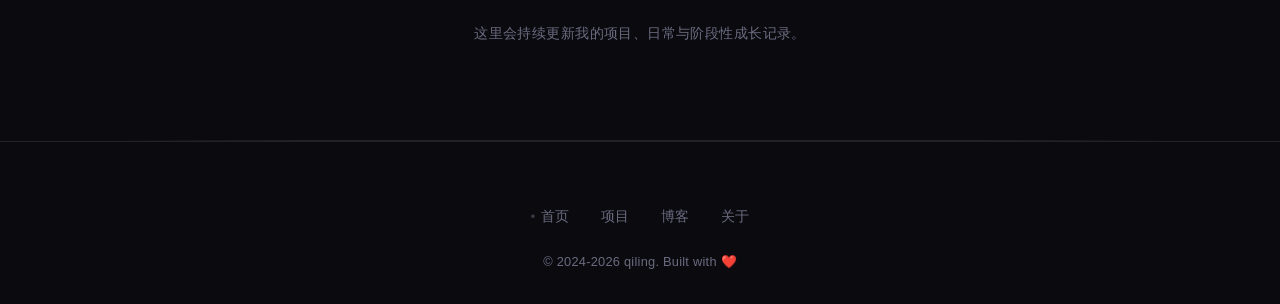
==== commit 14418394: "Add files via upload" ====
--- a/index.html
+++ b/index.html
@@ -30,6 +30,11 @@
     <div class="layer layer-1"></div>
     <div class="layer layer-2"></div>
     <div class="layer layer-3"></div>
+  </div>
+  <div class="hero-orbs">
+    <span class="hero-orb hero-orb-1"></span>
+    <span class="hero-orb hero-orb-2"></span>
+    <span class="hero-orb hero-orb-3"></span>
   </div>
   <div class="hero-overlay"></div>
   <div class="snow-particles"></div>
@@ -73,6 +78,11 @@
       <p class="hero-bio" id="hero-bio">
         欢迎来到我的记录博客
       </p>
+      <div class="hero-pills">
+        <span class="hero-pill">项目作品</span>
+        <span class="hero-pill">日常记录</span>
+        <span class="hero-pill">持续更新</span>
+      </div>
 
       <!-- Social Links -->
       <div class="hero-social" id="hero-social">
@@ -142,6 +152,9 @@
           <div class="about-stat-number">∞</div>
           <div class="about-stat-label">热爱探索</div>
         </div>
+      </div>
+      <div class="about-note">
+        这里会持续更新我的项目、日常与阶段性成长记录。
       </div>
     </div>
   </section>
--- a/css/style.css
+++ b/css/style.css
@@ -150,6 +150,56 @@
   pointer-events: none;
 }
 
+.hero-orbs {
+  position: fixed;
+  inset: 0;
+  z-index: -1;
+  pointer-events: none;
+  overflow: hidden;
+}
+
+.hero-orb {
+  position: absolute;
+  border-radius: 50%;
+  filter: blur(24px);
+  opacity: 0.28;
+  animation: orbFloat 18s ease-in-out infinite;
+  mix-blend-mode: screen;
+}
+
+.hero-orb-1 {
+  width: 280px;
+  height: 280px;
+  top: 14%;
+  left: 10%;
+  background: radial-gradient(circle, rgba(94,92,230,0.65), rgba(94,92,230,0));
+}
+
+.hero-orb-2 {
+  width: 360px;
+  height: 360px;
+  top: 54%;
+  right: 8%;
+  background: radial-gradient(circle, rgba(255,107,157,0.45), rgba(255,107,157,0));
+  animation-duration: 22s;
+}
+
+.hero-orb-3 {
+  width: 220px;
+  height: 220px;
+  bottom: 8%;
+  left: 46%;
+  background: radial-gradient(circle, rgba(167,139,250,0.45), rgba(167,139,250,0));
+  animation-duration: 20s;
+}
+
+@keyframes orbFloat {
+  0%, 100% { transform: translate3d(0, 0, 0) scale(1); }
+  25% { transform: translate3d(30px, -22px, 0) scale(1.06); }
+  50% { transform: translate3d(-16px, 18px, 0) scale(0.96); }
+  75% { transform: translate3d(24px, 12px, 0) scale(1.04); }
+}
+
 /* Mountain ambient particles */
 .snow-particles {
   position: fixed;
@@ -314,6 +364,7 @@
 .hero-content {
   text-align: center;
   max-width: 700px;
+  position: relative;
 }
 
 .hero-avatar {
@@ -327,6 +378,7 @@
   animation: avatar-float 6s ease-in-out infinite;
   cursor: pointer;
   transition: var(--transition-normal);
+  box-shadow: 0 20px 60px rgba(12, 12, 24, 0.35);
 }
 
 .hero-avatar:hover {
@@ -414,6 +466,26 @@
   margin: 0 auto var(--space-xl);
   line-height: 1.8;
   animation: subtitle-reveal 1s ease-out 0.4s both;
+}
+
+.hero-pills {
+  display: flex;
+  justify-content: center;
+  gap: 10px;
+  flex-wrap: wrap;
+  margin: 0 auto var(--space-xl);
+  animation: subtitle-reveal 1s ease-out 0.55s both;
+}
+
+.hero-pill {
+  padding: 8px 14px;
+  border-radius: 999px;
+  background: rgba(255, 255, 255, 0.06);
+  border: 1px solid rgba(255, 255, 255, 0.1);
+  color: var(--text-secondary);
+  font-size: 0.78rem;
+  letter-spacing: 0.04em;
+  backdrop-filter: blur(12px);
 }
 
 .hero-social {
@@ -542,6 +614,8 @@
   position: relative;
   overflow: hidden;
   backdrop-filter: blur(10px);
+  display: flex;
+  flex-direction: column;
 }
 
 .project-card-image {
@@ -563,6 +637,7 @@
   object-fit: cover;
   object-position: center;
   display: block;
+  transition: transform 0.8s cubic-bezier(0.22, 1, 0.36, 1);
 }
 
 .project-card-image.is-placeholder {
@@ -607,6 +682,10 @@
   box-shadow: var(--shadow-glow);
 }
 
+.project-card:hover .project-card-image img {
+  transform: scale(1.04);
+}
+
 .project-card:hover::before {
   transform: scaleX(1);
 }
@@ -628,6 +707,7 @@
   font-weight: 600;
   margin-bottom: var(--space-sm);
   letter-spacing: -0.01em;
+  line-height: 1.4;
 }
 
 .project-card-meta {
@@ -673,6 +753,8 @@
   align-items: center;
   gap: var(--space-sm);
   flex-wrap: wrap;
+  padding-top: var(--space-md);
+  border-top: 1px solid rgba(255,255,255,0.06);
 }
 
 .project-card-link,
@@ -724,6 +806,8 @@
   transition: var(--transition-normal);
   cursor: pointer;
   backdrop-filter: blur(10px);
+  display: flex;
+  flex-direction: column;
 }
 
 .blog-card:hover {
@@ -748,6 +832,11 @@
   width: 100%;
   height: 100%;
   object-fit: cover;
+  transition: transform 0.9s cubic-bezier(0.22, 1, 0.36, 1);
+}
+
+.blog-card:hover .blog-card-image img {
+  transform: scale(1.05);
 }
 
 .blog-card-image::after {
@@ -759,6 +848,9 @@
 
 .blog-card-body {
   padding: var(--space-lg);
+  display: flex;
+  flex-direction: column;
+  min-height: 220px;
 }
 
 .blog-card-date {
@@ -786,6 +878,7 @@
   color: var(--text-secondary);
   line-height: 1.7;
   margin-bottom: var(--space-md);
+  flex: 1;
 }
 
 .blog-card .project-tags {
@@ -927,6 +1020,13 @@
   grid-template-columns: minmax(220px, 320px);
   justify-content: center;
   gap: var(--space-lg);
+}
+
+.about-note {
+  margin-top: var(--space-lg);
+  color: var(--text-tertiary);
+  font-size: 0.88rem;
+  letter-spacing: 0.03em;
 }
 
 .about-stat {
@@ -1102,6 +1202,10 @@
     height: 96px;
   }
 
+  .hero-pills {
+    gap: 8px;
+  }
+
   .hero-avatar-inner {
     font-size: 2rem;
   }
@@ -1212,6 +1316,21 @@
   transform: translateY(-2px);
 }
 
+body.motion-ready .hero-content {
+  animation: heroFadeUp 1.1s cubic-bezier(0.22, 1, 0.36, 1);
+}
+
+@keyframes heroFadeUp {
+  from {
+    opacity: 0;
+    transform: translateY(24px) scale(0.98);
+  }
+  to {
+    opacity: 1;
+    transform: translateY(0) scale(1);
+  }
+}
+
 @media (prefers-reduced-motion: reduce) {
   *, *::before, *::after {
     animation-duration: 0.01ms !important;
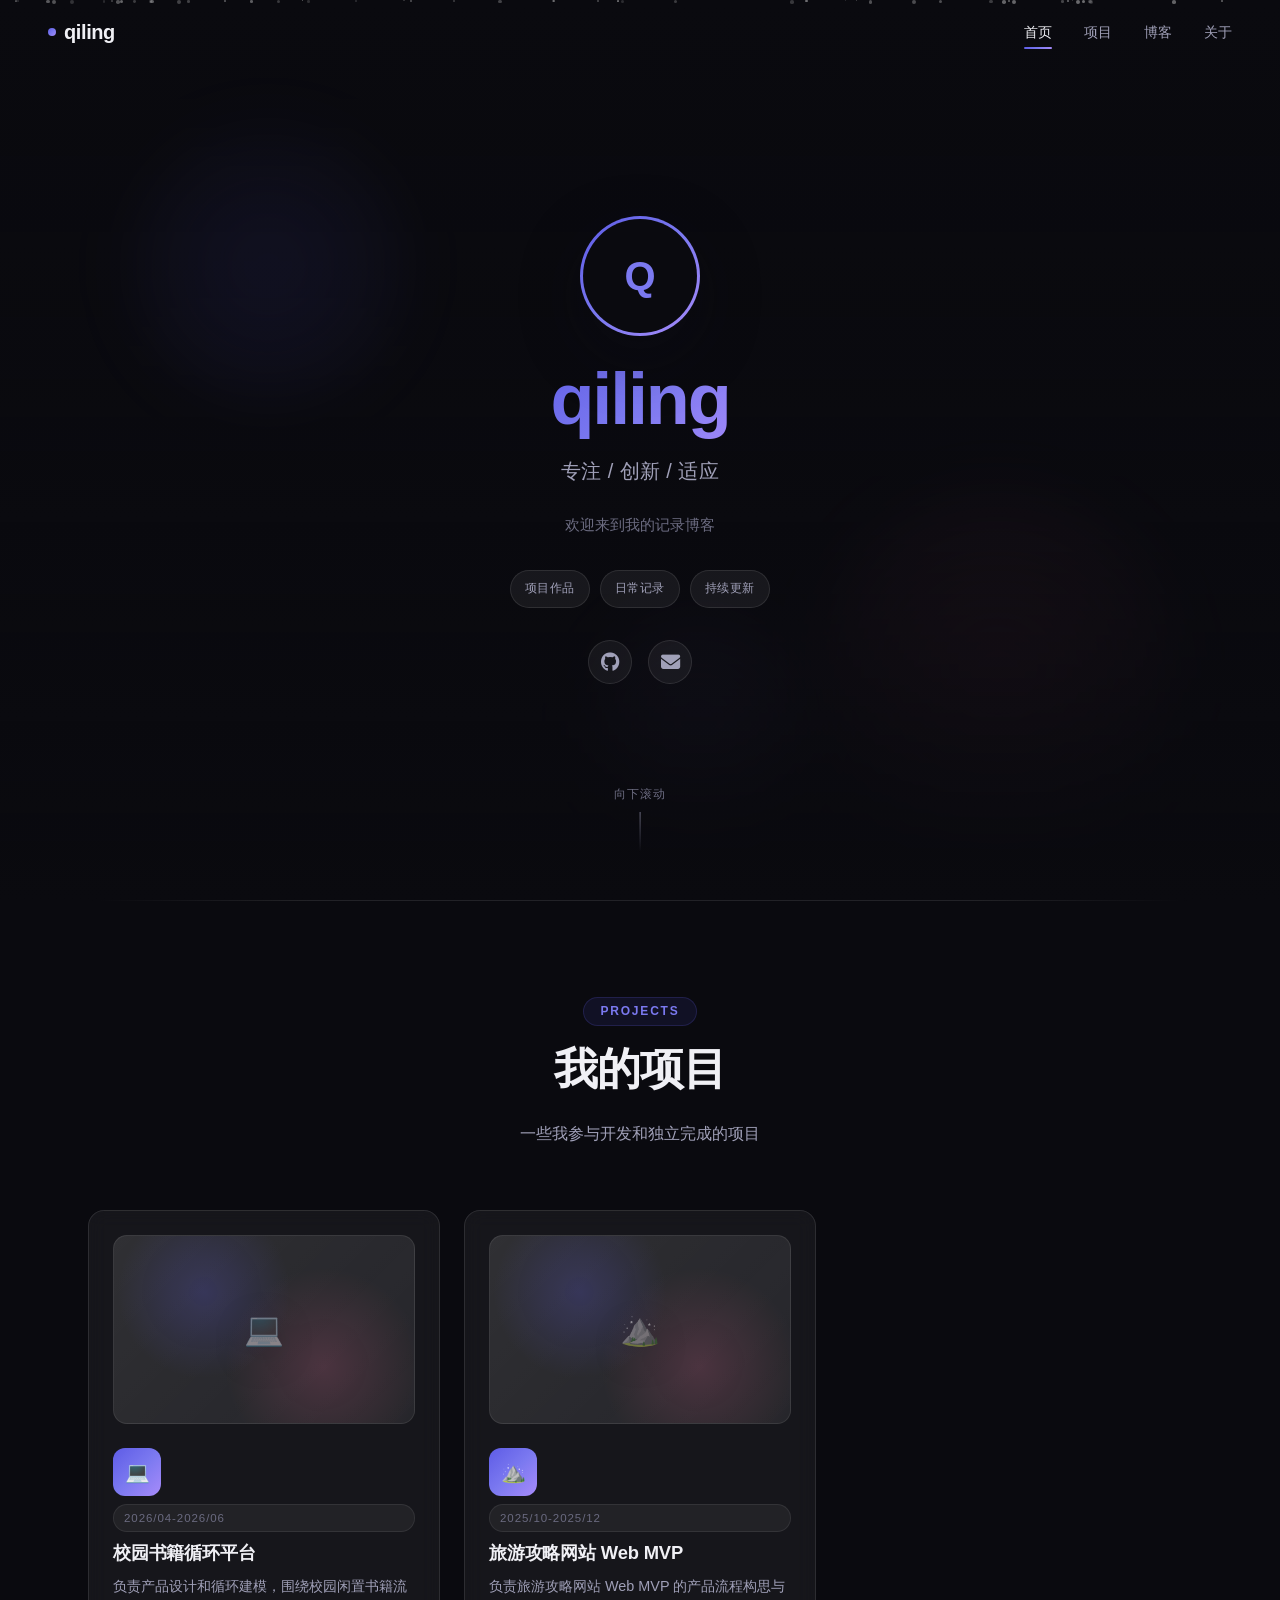
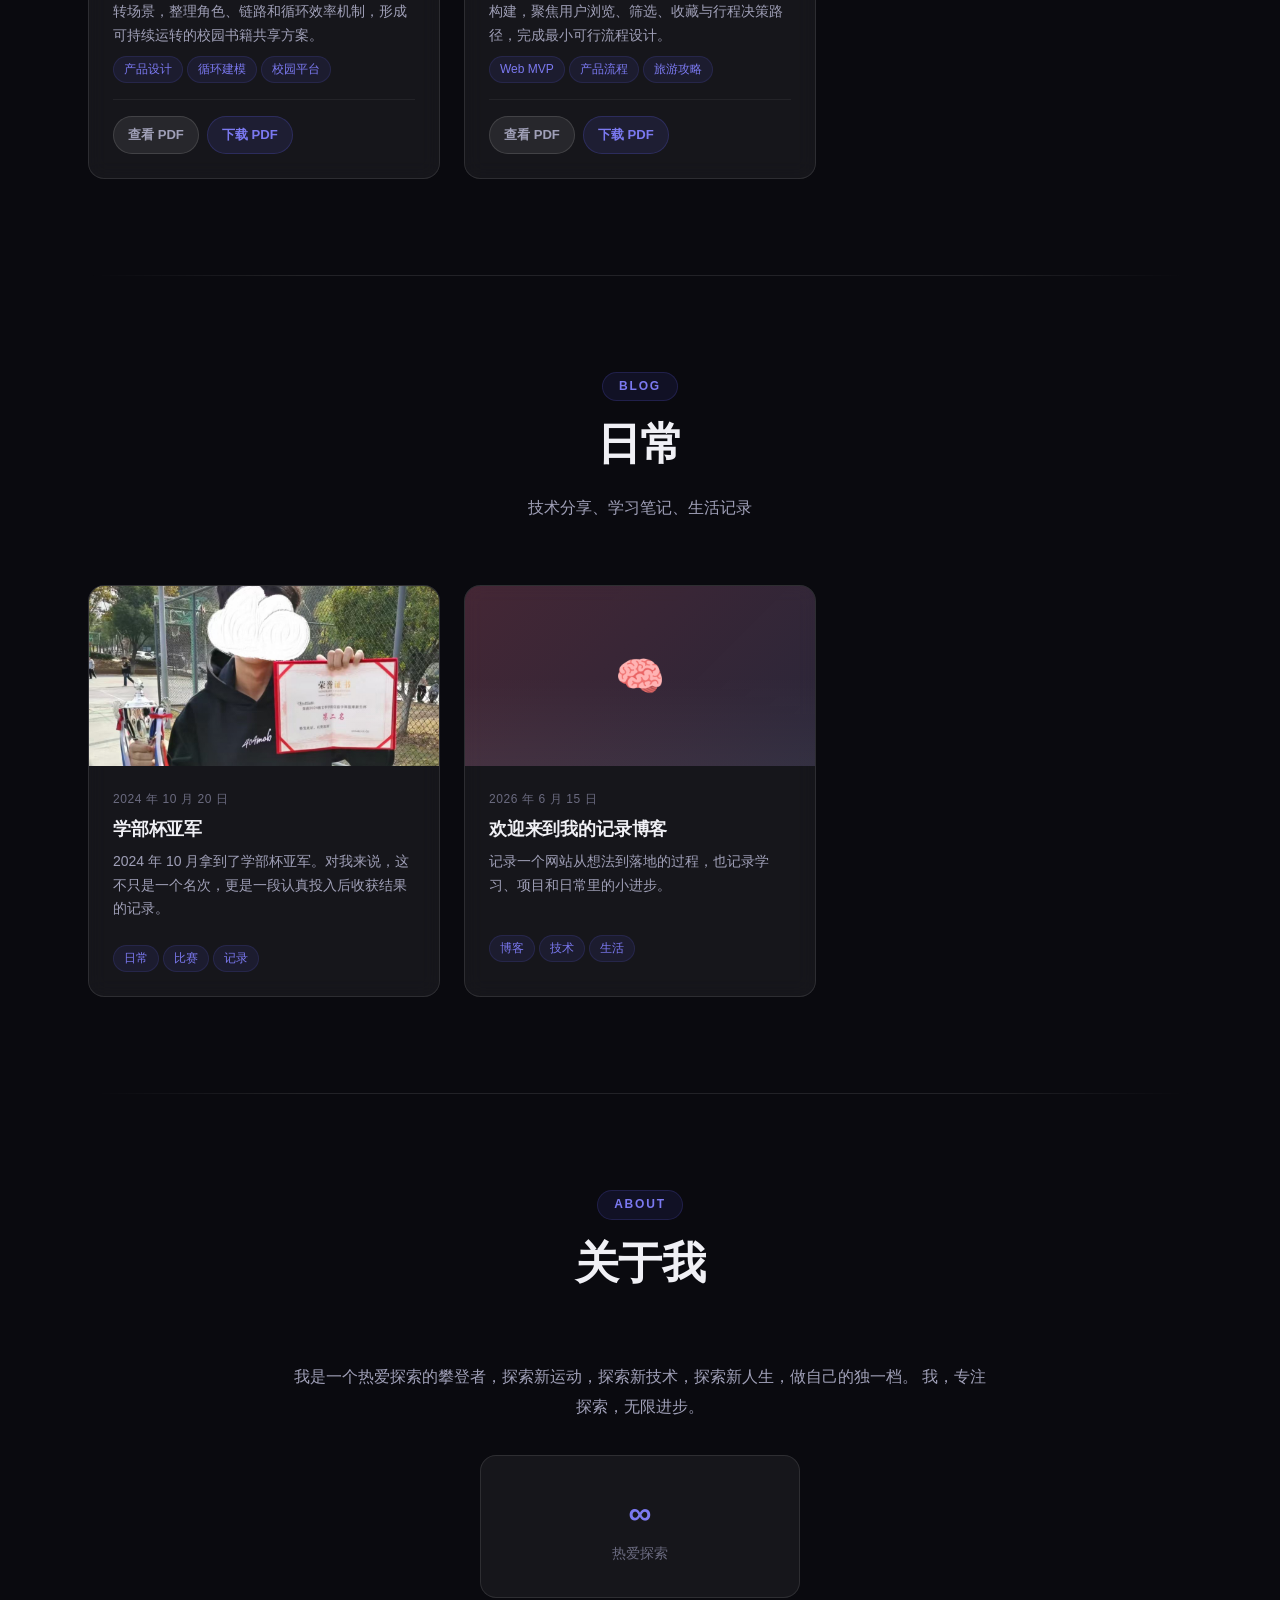
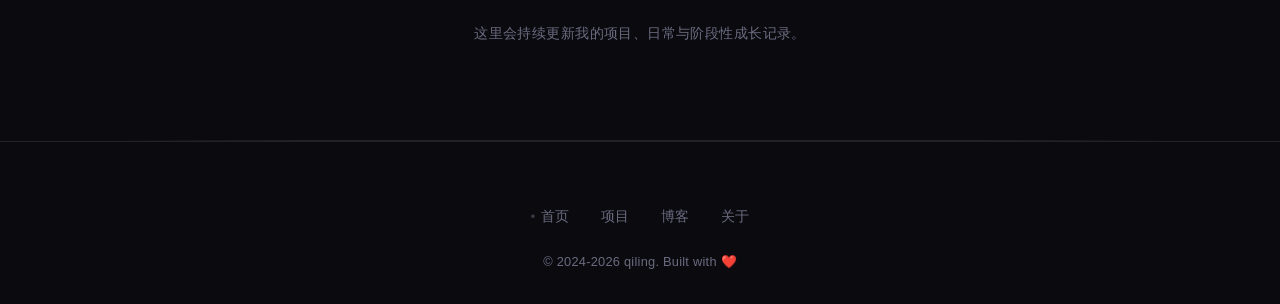
==== commit 62a6bbe9: "Add files via upload" ====
--- a/index.html
+++ b/index.html
@@ -69,7 +69,6 @@
         <div class="hero-avatar-badge">
           <i class="fas fa-camera" style="font-size:0.6rem;"></i>
         </div>
-        <input type="file" id="avatar-upload" accept="image/*" style="display:none">
       </div>
 
       <!-- Name & Titles -->
